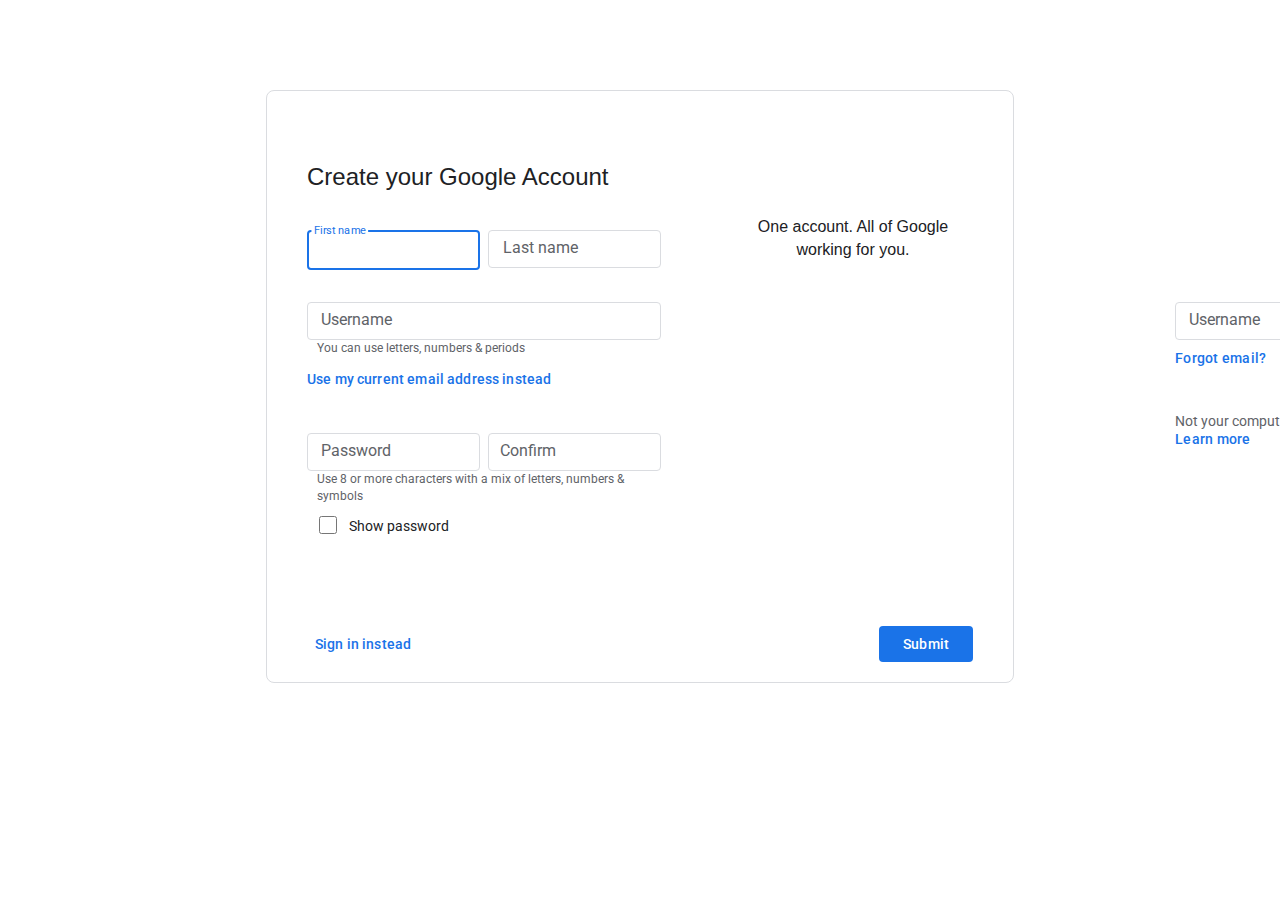
==== index.html @ bbd09b94 "bug fixed" ====
<!DOCTYPE html>
<html lang="en">

<head>
  <meta charset="UTF-8" />
  <meta http-equiv="X-UA-Compatible" content="IE=edge" />
  <meta name="viewport" content="width=device-width, initial-scale=1.0" />
  <link rel="stylesheet" href="./style.css" />
  <title>Create your Google Account</title>
</head>

<body>
  <div class="padding">
    <section class="main-frame">
      <div class="navigation">

      </div>
      <div class="google-logo-image">
        <img src="./image/google-logo.png" alt="" />
      </div>
      <div class="main-title">
        <p>Create your Google Account</p>
      </div>
      <div class="subtitle">
        <p></p>
      </div>
      <div class="frame">
        <div class="wrapper-all flex">
          <section class="signup">
            <div class="container flex">
              <div class="signup-left-part">
                <form action="" class="signup-form" method="post">
                  <div class="name-take flex">
                    <div class="transaction-relative">
                      <input type="text" class="f-name" autofocus onfocusout="checkfuntion(this)" />
                      <span class="form-transaction">First name</span>
                    </div>
                    <div class="transaction-relative">
                      <input type="text" class="l-name" onfocusout="checkfuntion(this)" />
                      <span class="form-transaction">Last name</span>
                    </div>
                  </div>
                  <div class="empty-field-alart empty-field-alart-1 hidden">
                    <p>Enter first name and surname</p>
                  </div>
                  <div class="empty-field-alart empty-field-alart-2 hidden">
                    <p>Enter first name</p>
                  </div>
                  <div class="empty-field-alart empty-field-alart-3 hidden">
                    <p>Enter last name</p>
                  </div>
                  <div class="mail-wrapper-div">
                    <div class="transaction-relative">
                      <input type="text" class="mail" onfocusout="checkfuntion(this)" />
                      <span class="form-transaction">Username</span>
                    </div>
                  </div>
                  <div class="mail-rule">
                    <p>You can use letters, numbers & periods</p>
                  </div>
                  <div class="empty-field-alart empty-field-alart-4 hidden">
                    <p>Choose a Gmail address</p>
                  </div>
                  <div class="empty-field-alart empty-field-alart-5 hidden">
                    <p>That username is taken. Try another.</p>
                  </div>
                  <button class="use-current-address">
                    <p>Use my current email address instead</p>
                  </button>
                  <div class="password-take flex">
                    <div class="transaction-relative">
                      <input type="password" class="password" onfocusout="checkfuntion(this)" />
                      <span class="form-transaction">Password</span>
                    </div>

                    <div class="transaction-relative">
                      <input type="password" class="confirm-password" onfocusout="checkfuntion(this)" />
                      <span class="form-transaction">Confirm</span>
                    </div>
                  </div>
                  <div class="password-rule">
                    <p>
                      Use 8 or more characters with a mix of letters, numbers &
                      symbols
                    </p>
                  </div>
                  <div class="empty-field-alart empty-field-alart-6 hidden">
                    <p>Enter a password</p>
                  </div>
                  <div class="empty-field-alart empty-field-alart-7 hidden">
                    <p>Use 8 characters or more for your password</p>
                  </div>
                  <div class="empty-field-alart empty-field-alart-8 hidden">
                    <p>Confirm your password</p>
                  </div>
                  <div class="empty-field-alart empty-field-alart-9 hidden">
                    <p>Those passwords didn’t match. Try again.</p>
                  </div>
                  <div class="show-pass-div flex">
                    <div class="checkbox-effect">
                      <input type="checkbox" name="" class="checkbox-show-pass" onclick="password_visibility(this)" />
                    </div>
                    <div class="show-password-title">
                      <p>Show password</p>
                    </div>
                  </div>
                </form>
              </div>
              <div class="signup-right-part">
                <img src="./image/account.svg" alt="" />
                <div class="signup-quotes">
                  <p>One account. All of Google working for you.</p>
                </div>
              </div>
            </div>
          </section>

          <section>
            <div class="container-2">
              <form action="sign-in-password.html" class="signup-form" method="post">
                <div class="mail-wrapper-div">
                  <div class="transaction-relative">
                    <input type="text" class="mail-check" onfocusout="checkfuntion(this)" />
                    <span class="form-transaction">Username</span>
                  </div>
                </div>
                <div class="empty-field-alart empty-field-alart-20 hidden">
                  <p>Couldn't find your Google Account</p>
                </div>
                <div class="empty-field-alart empty-field-alart-21 hidden">
                  <p>Enter an email or phone number</p>
                </div>
                <div class="forget">
                  <a href="#">Forgot email?</a>
                </div>
                <div class="not-your-computer">
                  <p>Not your computer? Use a Private Window to sign in.</p>
                </div>
                <a href="">
                  <div class="learn-more">
                    <a href="#">Learn more</a>
                  </div>
                </a>

              </form>
            </div>
          </section>

          <section>
            <div class="container-2">
              <form action="welcome-page.html" class="signup-form" method="post">
                <div class="mail-wrapper-div">
                  <div class="transaction-relative">
                    <input type="password" class="pass-check" onfocusout="checkfuntion(this)" />
                    <span class="form-transaction">Enter your password</span>
                  </div>
                </div>
                <div class="empty-field-alart empty-field-alart-30 hidden">
                  <p>Wrong password. Try again or click Forgot password to reset it.</p>
                </div>
                <div class="empty-field-alart empty-field-alart-31 hidden">
                  <p>Enter a password</p>
                </div>
                <div class="show-pass-div flex">
                  <div class="checkbox-effect">
                    <input type="checkbox" name="" class="checkbox-show-pass" onclick="password_visibility2(this)" />
                  </div>
                  <div class="show-password-title">
                    <p>Show password</p>
                  </div>
                </div>
              </form>
            </div>
          </section>

        </div>
      </div>
      <div class="submit-wrapper flex">
        <div class="sign-in-tag" onclick="slider1()">
          <p>Sign in instead</p>
        </div>
        <button class="submit-btn" type="submit" onclick="return validation()">Submit</button>
      </div>
    </section>
    <section class="welcome hidden">
      <div>
        <P>welcome to Google</P>
      </div>
    </section>

  </div>
  <script src="./script.js"></script>
</body>

</html>
---- style.css ----
@import url('https://fonts.googleapis.com/css2?family=Roboto:wght@100;300;400;500;700;900&display=swap');

* {
    padding: 0;
    margin: 0;
    box-sizing: border-box;
    list-style: none;
    text-decoration: none;
    font-family: sans-serif;
}

button {
    background: none;
    border: none;
}

input {
    font-size: 14px;
    line-height: 24px;
    padding: 6px 8px;
    width: 100%;
    border-radius: 4px;
    background-color: transparent;
    outline: none;
    border: 1px solid #dadce0;
}

.checkbox-effect{
    border-radius: 50%;
    padding: 11px 12px 9px 12px; 
}

.checkbox-effect:hover{
    background-color: #ececec;
    transition: all ease-out .3s;
}

.check-box-hover-color:hover{
    background-color: #c7cbff;
}

.padding{
    padding-top: 10vh;
}
.container {
    min-width: 668px;
    margin: auto;
    /* padding: 0 40px; */
}

.container-2 {
    flex-direction: column;
    align-items: center;
    min-width: 400px;
    border-radius: 8px;
    margin: auto;
    padding: 48px 0px 36px;
}

form{
    min-width: 300px;
}

.signup-wrapper-2{
    min-width: 665px;
}

.signup-main-wrapper,
.sign-in-email,
.sign-in-pass{
    padding-top: 10vh;

}

.signup-main-wrapper .container{
        padding: 48px 40px 36px;
}

.signup-main-wrapper .signup-wrapper {
    justify-content: space-between;
    gap: 48px;
    /* overflow: hidden; */
}

.flex {
    display: flex;
    transition: all ease .5s;
}

.signup-left-part {
    width: 354px;
}

.google-logo-image{
    padding-top: 20px;
    padding-bottom: 30px;
    position: relative;
}

.google-logo-image img {
    width: 75px;
    position: absolute;
    /* top: 50%;
    left: 50%;
    transform: translate(-50%, -50%);
    transition: all ease 4s; */
}

.main-title {
    padding-top: 20px;
    padding-bottom: 30px;
    position: relative;
}

.main-title>p {
    font-family: "Google Sans", "Noto Sans Myanmar UI", arial, sans-serif;
    font-size: 24px;
    font-weight: 400;
    line-height: 1.3333;
    color: #202124;
    word-break: break-word;
    position: absolute;
}

.signup-form {
    display: inline-block;
    font-size: 14px;
    width: 100%;
    padding-top: 24px;
}

.signup-right-part {
    max-width: 244px;
}

.name-take {
    justify-content: space-between;
    gap: 8px;
}

.mail-wrapper-div {
    padding-top: 24px;
}

.mail-rule>p,
.password-rule>p {
    font-family: Roboto;
    font-size: 12px;
    font-weight: 400;
    line-height: 1.4286;
    color: #5f6368;
    padding-left: 10px;
}

.use-current-address {
    padding: 14px 0;
}

.use-current-address>p,
.sign-in-tag>p {
    font-family: "Google Sans", Roboto, Arial, sans-serif;
    font-size: 0.875rem;
    letter-spacing: .0107142857em;
    font-weight: 500;
    text-transform: none;
    color: #1a73e8;
}

.password-take {
    justify-content: space-between;
    gap: 8px;
    padding-top: 24px;
}

.show-pass-div {
    align-items: center;
}

.show-pass-div input {
    width: 18px;
    height: 18px;
}

.show-password-title>p {
    font-family: roboto, "Noto Sans Myanmar UI", arial, sans-serif;
    font-size: 14px;
    color: #202124;
    line-height: 1.4286;
}

.submit-wrapper {
    justify-content: space-between;
    padding-top: 80px;
    padding-bottom:20px;
    align-items: center;
}

.submit-btn {
    font-family: "Google Sans", Roboto, Arial, sans-serif;
    font-size: .875rem;
    letter-spacing: .0107142857em;
    font-weight: 500;
    text-transform: none;
    border-radius: 4px;
    color: #fff;
    padding: 10px 24px;
    background-color: #1a73e8;
}

.signup-right-part .signup-quotes{
    color: #202124;
    font-family: roboto,"Noto Sans Myanmar UI",arial,sans-serif;
    font-size: 16px;
    font-weight: 300;
    text-align: center;
    line-height: 1.4286;
}

.transaction-relative{
    position: relative;
    padding-top: 8px;
    flex: 1;
}

.form-transaction{
    position: absolute;
    left: 2px;
    top: 0;
    background-color: white;
}

.transaction-relative>span{
   pointer-events: none;
   font-family: Roboto,RobotoDraft,Helvetica,Arial,sans-serif;;
   color: #5f6368;
   font-size: 16px;
   font-weight: 400;
   padding: 0 3px;
}

.transaction-relative>input:focus{
    /* border-color: #1a73e8; */
    border: 2px solid #1a73e8;
}

.transaction-relative>input:not(:focus)+span{
    transform: translate(12%, 86%) scale(100%);
    transition-duration: .15s;
}

.transaction-relative>input:focus+span{
    transform: translate(-12%, -8%) scale(70%);
    transition-duration: .15s;
    color: #1a73e8;
    background-color: #fff;
}

.input-filled{
    transform: translate(-12%, -8%) scale(70%) !important;
}

/* validation classes */
.border-red{
    border-color: #ff0000;
}

.visible{
    display: block ! important;
}

.hidden{
    display: none;
}

.empty-field-alart>p{
    font-family: roboto,"Noto Sans Myanmar UI",arial,sans-serif;
    font-size: 12px;
    color: #d93025;
    line-height: 1.4286;
    padding-top: 5px;
}

.empty-field-alart>p:before {
    content: "";
    background: url(./image/alert-icon.png) no-repeat;
    background-size: 18px;
    background-position: left;
    padding: 12px;
}


.sign-in-email{
    padding: 15vh;
}

.welcome{
    width: 90%;
    height: 100vh;
    margin: auto;
    /* background-color: red; */
    background: url(./image/google-logo-2.svg) no-repeat center;
    background-size:contain;
}

.welcome img{
    /* height: 100vh; */
}

/* Sign-in email page */
.sign-in-email input,
.sign-in-pass input{
color: #202124;
font-size: 16px;
height: 28px;
padding: 20px 15px;
}

.subtitle{
    padding-top: 7px;
    /* position: relative; */
}

.sign-in-email .transaction-relative>input:not(:focus)+span,
.sign-in-pass .transaction-relative>input:not(:focus)+span{
    transform: translate(12%, 95%) scale(100%);
    transition-duration: .15s;
    background-color: transparent;
}

.forget{
    padding-top: 10px;
    padding-bottom: 45px;
}

.forget a,
.learn-more a{
font-family: roboto,"Noto Sans Myanmar UI",arial,sans-serif;
color: #1a73e8;
display: inline-block;
font-weight: 500;
letter-spacing: .25px;
font-size: 14px;
}

.not-your-computer p{
    font-family: roboto,"Noto Sans Myanmar UI",arial,sans-serif;
    color: #5f6368;
    font-size: 14px;
    line-height: 1.4286;
}

.submit-wrapper>div{
    padding: 8px;
    border-radius: 10px;
    transition: all ease-in .15s;
}

.submit-wrapper>div:hover{
    background-color: #eaf3ff;
}

.sign-in-email .submit-wrapper,
.sign-in-pass .submit-wrapper{
    padding-top: 50px;
}

.center-trasition{
    transform: translate(center);
    transition: all ease 1s;
}
.center-trasition-2{
    transform: translate(20%);
    transition: all ease 1s;
}


/* XXXXXXXXXXXXXXXXXXXXXXXXXXXXXXXXXXXXXXXXXXXXXXXXXXXXXXXXXXXXXXXXXXXXXXXXXXXXXXXXXXXXXXXXXXXXXXXXXXXXXXXXXXXXXXXXXXXXXXXXXXXXXXXXXXXXXXXXXXXXXXXXXXXXXXXXXXXXXXXXXXXXXXXXX */

.main-frame{
    border-radius: 8px;
    border: 1px solid #dadce0;
    max-width: 748px;
    margin: auto;
    /* overflow: hidden; */
    padding: 0 40px;
}
.frame{
    position: relative;
}

.wrapper-all{
    gap: 200px;
}

.center-stick{
    position: absolute;
    left: 50%;
    transform: translateX(-50%) scalex(1.6);
}

.scale{
    transform: scalex(.6);
    transition: all ease .5s;
}

/* .slide{
    transform: translate(-170%);
} */


.scale-static{
    transform: translate(-176.5%) scalex(1.6);
}

.scale-static-2{
    transform: translate(-321.5%) scalex(1.6);
}

.scale-static-3{
    transform: translate(390%) scalex(1.6);
}

.scale-static-4{
    transform: translate(-50%) scalex(1.6);
}

.scale-static-5{
    transform: translate(58%) scalex(1.6);
}


.signup .container{
    justify-content: space-between;    
    /* padding: 0 40px; */
}



/* XXXXXXXXXXXXXXXXXXXXXXXXXXXXXXXXXXXXXXXXXXXXXXXXXXXXXXXXXXXXXXXXXXXXXXXXXXXXXXXXXXXXXXXXXXXXXXXXXXXXXXXXXXXXXXXXXXXXXXXXXXXXXXXXXXXXXXXXXXXXXXXXXXXXXXXXXXXXXXXXXXXXXXXXX */












/* //////////////////////////////////////////////////////////////////////////////////////////////////// */
@media only screen and (max-width: 901px) {
   .signup-right-part{
    display: none;
   }

   .signup-main-wrapper .signup-wrapper {
        flex-direction: column;
   }


.signup-left-part {
    width: 100%;
    transition: all ease .5s;
}

}

@media only screen and (max-width: 601px) {
    .name-take,
    .password-take {
        flex-direction: column;
    }

    .signup-main-wrapper {
        padding: 15vh 5vh;
    }

    .sign-in-email{
        padding: 15vh 0;
    }

    .container-2{
        max-width: 100%;
        transition: all ease .2s;
    }
}
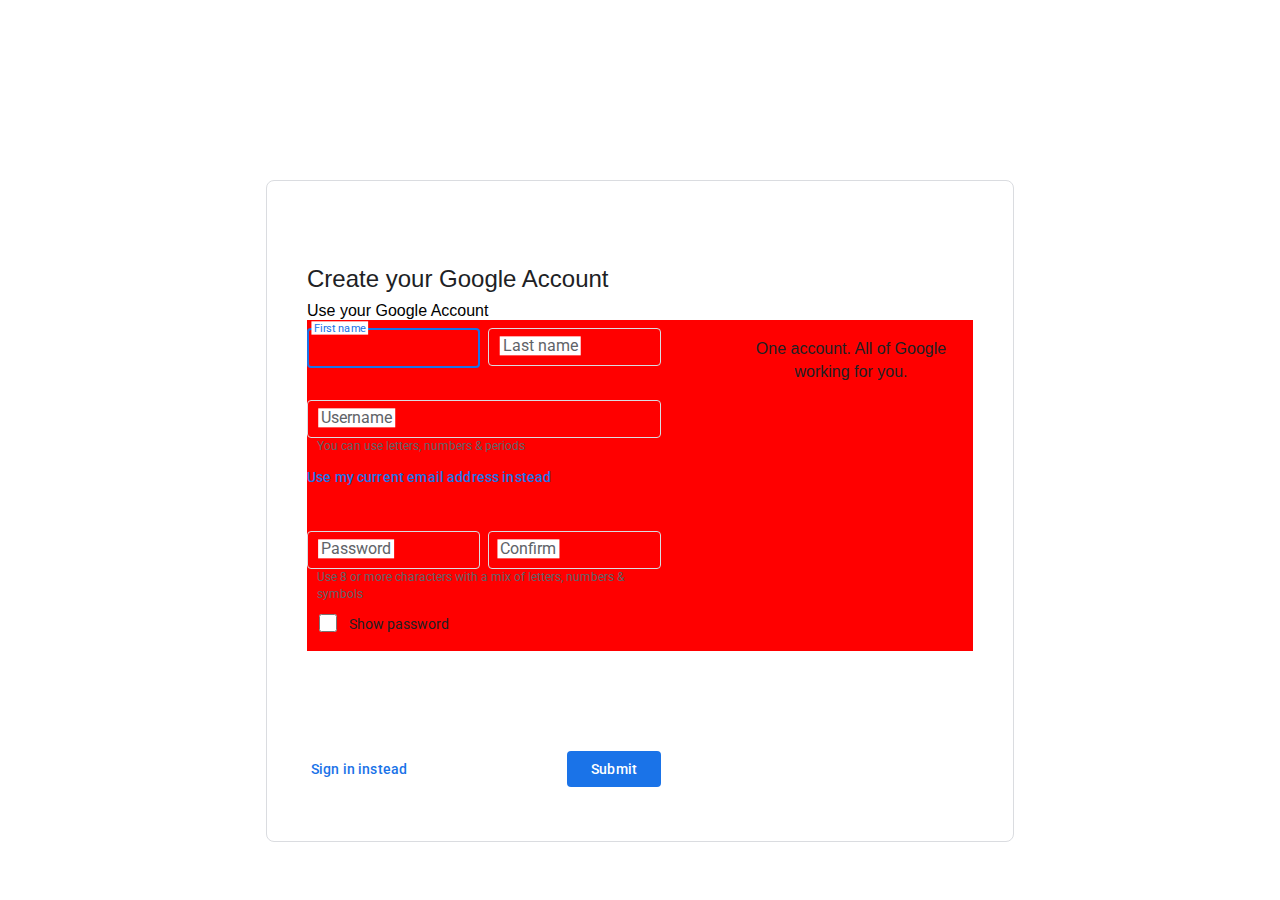
==== commit ccd9c3a1: "bug fix" ====
--- a/index.html
+++ b/index.html
@@ -1,195 +1,179 @@
 <!DOCTYPE html>
 <html lang="en">
-
 <head>
-  <meta charset="UTF-8" />
-  <meta http-equiv="X-UA-Compatible" content="IE=edge" />
-  <meta name="viewport" content="width=device-width, initial-scale=1.0" />
-  <link rel="stylesheet" href="./style.css" />
+  <meta charset="UTF-8">
+  <meta http-equiv="X-UA-Compatible" content="IE=edge">
+  <meta name="viewport" content="width=device-width, initial-scale=1.0">
+  <link rel="stylesheet" href="./style.css">
   <title>Create your Google Account</title>
 </head>
+<body>
 
-<body>
-  <div class="padding">
-    <section class="main-frame">
-      <div class="navigation">
-
-      </div>
-      <div class="google-logo-image">
-        <img src="./image/google-logo.png" alt="" />
-      </div>
-      <div class="main-title">
-        <p>Create your Google Account</p>
-      </div>
-      <div class="subtitle">
-        <p></p>
+  <section class="frame-box">
+    <div class="content-wrapper">
+      <div class="frame-above">
+        <div class="google-logo-image">
+          <img src="./image/google-logo.png" alt="" />
+        </div>
+        <div class="main-title">
+          <p class="title-signup">Create your Google Account</p>
+          <p class="title-signin-email hidden">Sign in</p>
+          <p class="title-signin-pass hidden">Welcome</p>
+        </div>
+        <div class="subtitle">
+          <p>Use your Google Account</p>
+          <p class="user-name"></p>
+        </div>
       </div>
       <div class="frame">
-        <div class="wrapper-all flex">
-          <section class="signup">
-            <div class="container flex">
-              <div class="signup-left-part">
-                <form action="" class="signup-form" method="post">
-                  <div class="name-take flex">
-                    <div class="transaction-relative">
-                      <input type="text" class="f-name" autofocus onfocusout="checkfuntion(this)" />
-                      <span class="form-transaction">First name</span>
-                    </div>
-                    <div class="transaction-relative">
-                      <input type="text" class="l-name" onfocusout="checkfuntion(this)" />
-                      <span class="form-transaction">Last name</span>
-                    </div>
-                  </div>
-                  <div class="empty-field-alart empty-field-alart-1 hidden">
-                    <p>Enter first name and surname</p>
-                  </div>
-                  <div class="empty-field-alart empty-field-alart-2 hidden">
-                    <p>Enter first name</p>
-                  </div>
-                  <div class="empty-field-alart empty-field-alart-3 hidden">
-                    <p>Enter last name</p>
-                  </div>
-                  <div class="mail-wrapper-div">
-                    <div class="transaction-relative">
-                      <input type="text" class="mail" onfocusout="checkfuntion(this)" />
-                      <span class="form-transaction">Username</span>
-                    </div>
-                  </div>
-                  <div class="mail-rule">
-                    <p>You can use letters, numbers & periods</p>
-                  </div>
-                  <div class="empty-field-alart empty-field-alart-4 hidden">
-                    <p>Choose a Gmail address</p>
-                  </div>
-                  <div class="empty-field-alart empty-field-alart-5 hidden">
-                    <p>That username is taken. Try another.</p>
-                  </div>
-                  <button class="use-current-address">
-                    <p>Use my current email address instead</p>
-                  </button>
-                  <div class="password-take flex">
-                    <div class="transaction-relative">
-                      <input type="password" class="password" onfocusout="checkfuntion(this)" />
-                      <span class="form-transaction">Password</span>
-                    </div>
+<section class="section-wrapper flex">
+    
+<!-- signup Segemnt -->
 
-                    <div class="transaction-relative">
-                      <input type="password" class="confirm-password" onfocusout="checkfuntion(this)" />
-                      <span class="form-transaction">Confirm</span>
-                    </div>
-                  </div>
-                  <div class="password-rule">
-                    <p>
-                      Use 8 or more characters with a mix of letters, numbers &
-                      symbols
-                    </p>
-                  </div>
-                  <div class="empty-field-alart empty-field-alart-6 hidden">
-                    <p>Enter a password</p>
-                  </div>
-                  <div class="empty-field-alart empty-field-alart-7 hidden">
-                    <p>Use 8 characters or more for your password</p>
-                  </div>
-                  <div class="empty-field-alart empty-field-alart-8 hidden">
-                    <p>Confirm your password</p>
-                  </div>
-                  <div class="empty-field-alart empty-field-alart-9 hidden">
-                    <p>Those passwords didn’t match. Try again.</p>
-                  </div>
-                  <div class="show-pass-div flex">
-                    <div class="checkbox-effect">
-                      <input type="checkbox" name="" class="checkbox-show-pass" onclick="password_visibility(this)" />
-                    </div>
-                    <div class="show-password-title">
-                      <p>Show password</p>
-                    </div>
-                  </div>
-                </form>
-              </div>
-              <div class="signup-right-part">
-                <img src="./image/account.svg" alt="" />
-                <div class="signup-quotes">
-                  <p>One account. All of Google working for you.</p>
-                </div>
-              </div>
-            </div>
-          </section>
-
-          <section>
-            <div class="container-2">
-              <form action="sign-in-password.html" class="signup-form" method="post">
-                <div class="mail-wrapper-div">
-                  <div class="transaction-relative">
-                    <input type="text" class="mail-check" onfocusout="checkfuntion(this)" />
-                    <span class="form-transaction">Username</span>
-                  </div>
-                </div>
-                <div class="empty-field-alart empty-field-alart-20 hidden">
-                  <p>Couldn't find your Google Account</p>
-                </div>
-                <div class="empty-field-alart empty-field-alart-21 hidden">
-                  <p>Enter an email or phone number</p>
-                </div>
-                <div class="forget">
-                  <a href="#">Forgot email?</a>
-                </div>
-                <div class="not-your-computer">
-                  <p>Not your computer? Use a Private Window to sign in.</p>
-                </div>
-                <a href="">
-                  <div class="learn-more">
-                    <a href="#">Learn more</a>
-                  </div>
-                </a>
-
-              </form>
-            </div>
-          </section>
-
-          <section>
-            <div class="container-2">
-              <form action="welcome-page.html" class="signup-form" method="post">
-                <div class="mail-wrapper-div">
-                  <div class="transaction-relative">
-                    <input type="password" class="pass-check" onfocusout="checkfuntion(this)" />
-                    <span class="form-transaction">Enter your password</span>
-                  </div>
-                </div>
-                <div class="empty-field-alart empty-field-alart-30 hidden">
-                  <p>Wrong password. Try again or click Forgot password to reset it.</p>
-                </div>
-                <div class="empty-field-alart empty-field-alart-31 hidden">
-                  <p>Enter a password</p>
-                </div>
-                <div class="show-pass-div flex">
-                  <div class="checkbox-effect">
-                    <input type="checkbox" name="" class="checkbox-show-pass" onclick="password_visibility2(this)" />
-                  </div>
-                  <div class="show-password-title">
-                    <p>Show password</p>
-                  </div>
-                </div>
-              </form>
-            </div>
-          </section>
-
+<div class="signup-wrapper flex">
+  <div class="signup-left-part">
+    <form action="./signup-page.html" class="signup-form"  method="post">
+      <div class="name-take flex">
+        <div class="transaction-relative">
+          <input type="text" class="f-name" autofocus onfocusout="checkfuntion(this)"/>
+          <span class="form-transaction">First name</span>
+        </div>
+        <div class="transaction-relative">
+          <input type="text" class="l-name" onfocusout="checkfuntion(this)"/>
+          <span class="form-transaction">Last name</span>
         </div>
       </div>
-      <div class="submit-wrapper flex">
-        <div class="sign-in-tag" onclick="slider1()">
-          <p>Sign in instead</p>
+      <div class="empty-field-alart empty-field-alart-1 hidden"><p>Enter first name and surname</p></div>
+      <div class="empty-field-alart empty-field-alart-2 hidden"><p>Enter first name</p></div>
+      <div class="empty-field-alart empty-field-alart-3 hidden"><p>Enter last name</p></div>
+      <div class="mail-wrapper-div">
+        <div class="transaction-relative">
+        <input type="text" class="mail" onfocusout="checkfuntion(this)"/>
+        <span class="form-transaction">Username</span>
+    </div>
+      </div>
+      <div class="mail-rule">
+        <p>You can use letters, numbers & periods</p>
+      </div>
+      <div class="empty-field-alart empty-field-alart-4 hidden"><p>Choose a Gmail address</p></div>
+      <div class="empty-field-alart empty-field-alart-5 hidden"><p>That username is taken. Try another.</p></div>
+      <button class="use-current-address">
+        <p>Use my current email address instead</p> 
+      </button>
+      <div class="password-take flex">
+        <div class="transaction-relative">
+          <input type="password" class="password" onfocusout="checkfuntion(this)"/>
+          <span class="form-transaction">Password</span>
+        </div>
+
+        <div class="transaction-relative">
+          <input type="password" class="confirm-password" onfocusout="checkfuntion(this)"/>
+          <span class="form-transaction">Confirm</span>
+        </div>
+      </div>
+      <div class="password-rule">
+        <p>
+          Use 8 or more characters with a mix of letters, numbers &
+          symbols
+        </p>
+      </div>
+      <div class="empty-field-alart empty-field-alart-6 hidden"><p>Enter a password</p></div>
+      <div class="empty-field-alart empty-field-alart-7 hidden"><p>Use 8 characters or more for your password</p></div>
+      <div class="empty-field-alart empty-field-alart-8 hidden"><p>Confirm your password</p></div>
+      <div class="empty-field-alart empty-field-alart-9 hidden"><p>Those passwords didn’t match. Try again.</p></div>
+      <div class="show-pass-div flex">
+        <div class="checkbox-effect">
+            <input type="checkbox" name="" class="checkbox-show-pass" onclick="password_visibility(this)"/>
+        </div>
+        <div class="show-password-title"><p>Show password</p></div>
+      </div>
+
+      <!-- <div class="submit-wrapper flex">
+        <div>
+          <a href="./sign-in-email.html" class="sign-in-tag"><p>Sign in instead</p></a>
         </div>
         <button class="submit-btn" type="submit" onclick="return validation()">Submit</button>
+      </div> -->
+    </form>
+  </div>
+  <div class="signup-right-part">
+    <img src="./image/account.svg" alt="" />
+    <div class="signup-quotes">
+      <p>One account. All of Google working for you.</p>
+    </div>
+  </div>
+</div>
+
+<!-- Sign in mail Segemnt -->
+
+<form action="sign-in-password.html" class="signin-form" method="post">
+  <div class="mail-wrapper-div">
+    <div class="transaction-relative">
+      <input
+        type="text"
+        class="mail-check"
+        onfocusout="checkfuntion(this)"
+      />
+      <span class="form-transaction">Username</span>
+    </div>
+  </div>
+  <div class="empty-field-alart empty-field-alart-20 hidden">
+    <p>Couldn't find your Google Account</p>
+  </div>
+  <div class="empty-field-alart empty-field-alart-21 hidden">
+    <p>Enter an email or phone number</p>
+  </div>
+  <div class="forget">
+    <a href="#">Forgot email?</a>
+  </div>
+  <div class="not-your-computer">
+    <p>Not your computer? Use a Private Window to sign in.</p>
+  </div>
+  <a href="">
+    <div class="learn-more">
+      <a href="#">Learn more</a>
+    </div>
+  </a>
+
+</form>
+
+
+<!-- Sign in pasword Segemnt -->
+
+<form action="welcome-page.html" class="signin-form"  method="post">
+  <div class="mail-wrapper-div">
+    <div class="transaction-relative">
+      <input type="password" class="pass-check" onfocusout="checkfuntion(this)"/>
+      <span class="form-transaction">Enter your password</span>
+    </div>
+  </div>
+  <div class="empty-field-alart empty-field-alart-30 hidden">
+    <p>Wrong password. Try again or click Forgot password to reset it.</p>
+  </div>
+  <div class="empty-field-alart empty-field-alart-31 hidden">
+    <p>Enter a password</p>
+  </div>
+  <div class="show-pass-div flex">
+    <div class="checkbox-effect">
+        <input type="checkbox" name="" class="checkbox-show-pass" onclick="password_visibility2(this)"/>
+    </div>
+    <div class="show-password-title"><p>Show password</p></div>
+  </div>
+
+</form>
+
+</section>
       </div>
-    </section>
-    <section class="welcome hidden">
-      <div>
-        <P>welcome to Google</P>
+      <div class="button-wrapper max-width-left flex">
+        <div class="signin-signup" onclick="signin_signup()">
+          <p class="sign-in-tag">Sign in instead</p>
+        </div>
+        <button class="submit-btn" type="submit" onclick="return submitButton()">Submit</button>
       </div>
-    </section>
+    </div>
+  </section>
 
-  </div>
+
   <script src="./script.js"></script>
 </body>
-
 </html>--- a/style.css
+++ b/style.css
@@ -39,30 +39,22 @@
     background-color: #c7cbff;
 }
 
-.padding{
-    padding-top: 10vh;
-}
+
 .container {
-    min-width: 668px;
+    max-width: 748px;
+    border: 1px solid #dadce0;
+    border-radius: 8px;
     margin: auto;
-    /* padding: 0 40px; */
 }
 
 .container-2 {
     flex-direction: column;
     align-items: center;
-    min-width: 400px;
+    max-width: 448px;
+    border: 1px solid #dadce0;
     border-radius: 8px;
     margin: auto;
-    padding: 48px 0px 36px;
-}
-
-form{
-    min-width: 300px;
-}
-
-.signup-wrapper-2{
-    min-width: 665px;
+    padding: 48px 40px 36px;
 }
 
 .signup-main-wrapper,
@@ -79,37 +71,22 @@
 .signup-main-wrapper .signup-wrapper {
     justify-content: space-between;
     gap: 48px;
-    /* overflow: hidden; */
 }
 
 .flex {
     display: flex;
-    transition: all ease .5s;
 }
 
 .signup-left-part {
     width: 354px;
 }
 
-.google-logo-image{
-    padding-top: 20px;
-    padding-bottom: 30px;
-    position: relative;
-}
-
 .google-logo-image img {
     width: 75px;
-    position: absolute;
-    /* top: 50%;
-    left: 50%;
-    transform: translate(-50%, -50%);
-    transition: all ease 4s; */
 }
 
 .main-title {
-    padding-top: 20px;
-    padding-bottom: 30px;
-    position: relative;
+    padding-top: 16px;
 }
 
 .main-title>p {
@@ -119,14 +96,12 @@
     line-height: 1.3333;
     color: #202124;
     word-break: break-word;
-    position: absolute;
 }
 
 .signup-form {
     display: inline-block;
     font-size: 14px;
     width: 100%;
-    padding-top: 24px;
 }
 
 .signup-right-part {
@@ -157,13 +132,14 @@
 }
 
 .use-current-address>p,
-.sign-in-tag>p {
+.sign-in-tag {
     font-family: "Google Sans", Roboto, Arial, sans-serif;
     font-size: 0.875rem;
     letter-spacing: .0107142857em;
     font-weight: 500;
     text-transform: none;
     color: #1a73e8;
+    transition: all ease .5s;
 }
 
 .password-take {
@@ -188,11 +164,11 @@
     line-height: 1.4286;
 }
 
-.submit-wrapper {
+.button-wrapper {
     justify-content: space-between;
-    padding-top: 80px;
-    padding-bottom:20px;
+    padding: 100px 0 6px 0;
     align-items: center;
+    max-width: 354px;
 }
 
 .submit-btn {
@@ -317,7 +293,6 @@
 
 .subtitle{
     padding-top: 7px;
-    /* position: relative; */
 }
 
 .sign-in-email .transaction-relative>input:not(:focus)+span,
@@ -364,92 +339,80 @@
     padding-top: 50px;
 }
 
-.center-trasition{
-    transform: translate(center);
-    transition: all ease 1s;
-}
-.center-trasition-2{
-    transform: translate(20%);
-    transition: all ease 1s;
-}
-
-
-/* XXXXXXXXXXXXXXXXXXXXXXXXXXXXXXXXXXXXXXXXXXXXXXXXXXXXXXXXXXXXXXXXXXXXXXXXXXXXXXXXXXXXXXXXXXXXXXXXXXXXXXXXXXXXXXXXXXXXXXXXXXXXXXXXXXXXXXXXXXXXXXXXXXXXXXXXXXXXXXXXXXXXXXXXX */
-
-.main-frame{
+
+
+/* /X////////////////////////////////////////////////////////////////////////////////////////////////////////////////////////////////////////////////////////////////// */
+
+.section-wrapper{
+    gap: 200px;
+    position: absolute;
+    transition: all ease .5s;
+}
+
+.signup-wrapper{
+    min-width: 666px;
+    justify-content: space-between;
+}
+
+.frame-box{
+    padding: 48px 40px;
+    max-width: 748px;
+    border: 1px solid #dadce0;
     border-radius: 8px;
-    border: 1px solid #dadce0;
-    max-width: 748px;
     margin: auto;
-    /* overflow: hidden; */
-    padding: 0 40px;
+    margin-top: 20vh;
+    transition: all ease .5s;
+    overflow: hidden;
+}
+
+.scale-small{
+transform: scaleX(0.6);
+padding: 48px 66px;
+}
+
+.transition-left-first{
+    transform:translateX(-843px) scaleX(1.67);
+}
+
+.transition-left-second{
+    transform:translateX(-1791.5px) scaleX(1.67);
+}
+
+.transition-google-logo{
+    transform:translateX(145px);
+}
+
+
+.google-logo-image img{
+    transition: all ease .5s;
 }
 .frame{
+    background-color: red;
+    padding-bottom: 331px;
     position: relative;
 }
 
-.wrapper-all{
-    gap: 200px;
-}
-
-.center-stick{
-    position: absolute;
-    left: 50%;
-    transform: translateX(-50%) scalex(1.6);
-}
-
-.scale{
-    transform: scalex(.6);
-    transition: all ease .5s;
-}
-
-/* .slide{
-    transform: translate(-170%);
-} */
-
-
-.scale-static{
-    transform: translate(-176.5%) scalex(1.6);
-}
-
-.scale-static-2{
-    transform: translate(-321.5%) scalex(1.6);
-}
-
-.scale-static-3{
-    transform: translate(390%) scalex(1.6);
-}
-
-.scale-static-4{
-    transform: translate(-50%) scalex(1.6);
-}
-
-.scale-static-5{
-    transform: translate(58%) scalex(1.6);
-}
-
-
-.signup .container{
-    justify-content: space-between;    
-    /* padding: 0 40px; */
-}
-
-
-
-/* XXXXXXXXXXXXXXXXXXXXXXXXXXXXXXXXXXXXXXXXXXXXXXXXXXXXXXXXXXXXXXXXXXXXXXXXXXXXXXXXXXXXXXXXXXXXXXXXXXXXXXXXXXXXXXXXXXXXXXXXXXXXXXXXXXXXXXXXXXXXXXXXXXXXXXXXXXXXXXXXXXXXXXXXX */
-
-
-
-
-
-
-
-
-
-
-
-
-/* //////////////////////////////////////////////////////////////////////////////////////////////////// */
+.signin-form{
+    min-width: 368px;
+}
+
+.button-wrapper-fix{
+    transform-origin: 0% 50%;
+    transform: scaleX(1.74);
+}
+
+.signin-signup{
+    padding: 4px;
+    border-radius: 4px;
+}
+
+.signin-signup:hover{
+    cursor: pointer;
+    background-color:#eaebff;
+}
+
+/* /////////////////////////////////////////////////////////////////////////////////////////////////////////////////////////////////////////////////////////////////// */
+
 @media only screen and (max-width: 901px) {
    .signup-right-part{
     display: none;
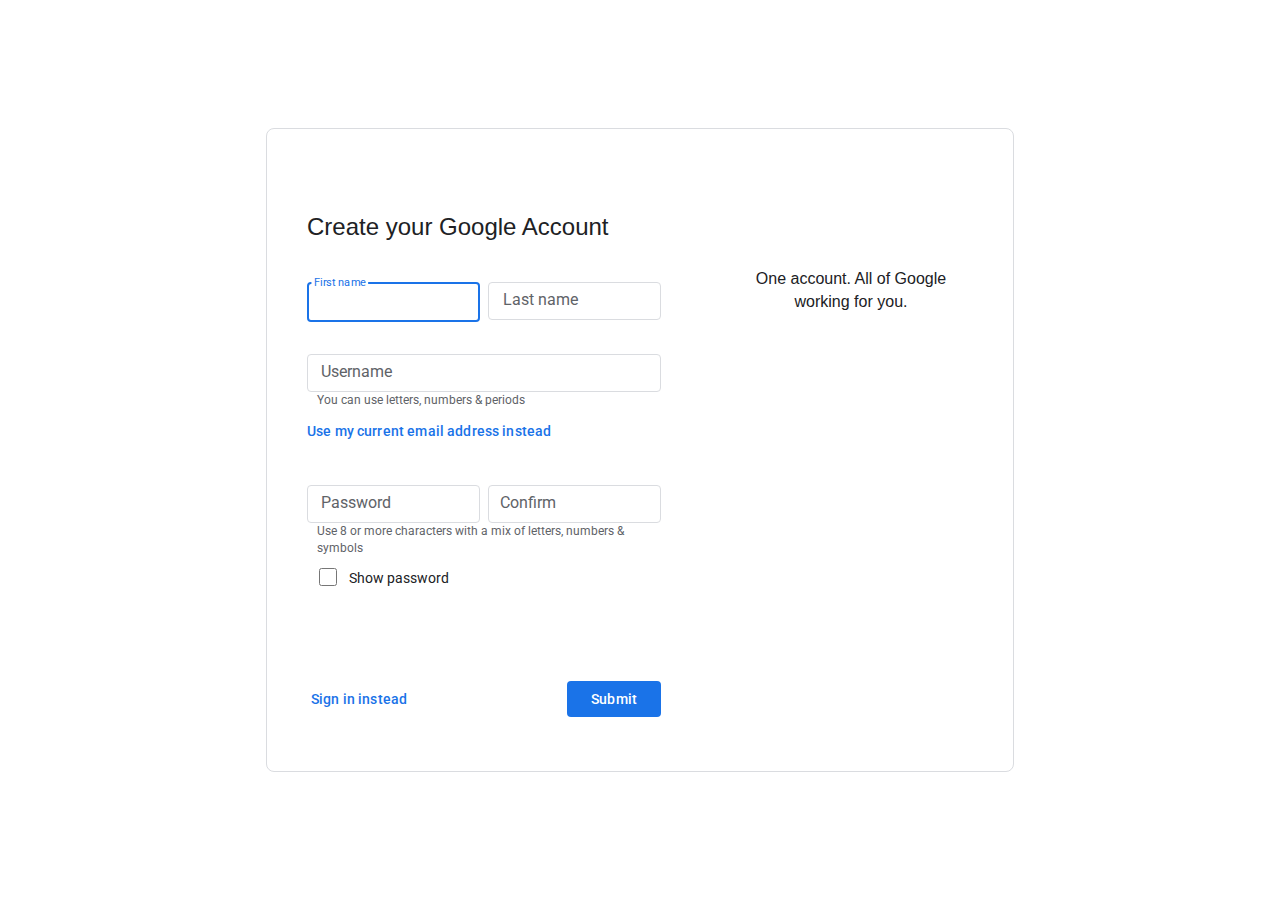
==== commit 9f3f1863: "all function added" ====
--- a/index.html
+++ b/index.html
@@ -1,5 +1,6 @@
 <!DOCTYPE html>
 <html lang="en">
+
 <head>
   <meta charset="UTF-8">
   <meta http-equiv="X-UA-Compatible" content="IE=edge">
@@ -7,8 +8,9 @@
   <link rel="stylesheet" href="./style.css">
   <title>Create your Google Account</title>
 </head>
+
 <body>
-
+<div class="for-center flex">
   <section class="frame-box">
     <div class="content-wrapper">
       <div class="frame-above">
@@ -21,159 +23,184 @@
           <p class="title-signin-pass hidden">Welcome</p>
         </div>
         <div class="subtitle">
-          <p>Use your Google Account</p>
-          <p class="user-name"></p>
-        </div>
+          <p class="sub horizontel-center-subtitle hidden">Use your Google Account</p>
+          <p class="user-name horizontel-center-subtitle hidden"></p>
+        </div>
+        <div class="create-successful hidden">
+          <p>Account Created Successfully!</p>
+        </div>
+
       </div>
       <div class="frame">
-<section class="section-wrapper flex">
-    
-<!-- signup Segemnt -->
-
-<div class="signup-wrapper flex">
-  <div class="signup-left-part">
-    <form action="./signup-page.html" class="signup-form"  method="post">
-      <div class="name-take flex">
-        <div class="transaction-relative">
-          <input type="text" class="f-name" autofocus onfocusout="checkfuntion(this)"/>
-          <span class="form-transaction">First name</span>
-        </div>
-        <div class="transaction-relative">
-          <input type="text" class="l-name" onfocusout="checkfuntion(this)"/>
-          <span class="form-transaction">Last name</span>
-        </div>
-      </div>
-      <div class="empty-field-alart empty-field-alart-1 hidden"><p>Enter first name and surname</p></div>
-      <div class="empty-field-alart empty-field-alart-2 hidden"><p>Enter first name</p></div>
-      <div class="empty-field-alart empty-field-alart-3 hidden"><p>Enter last name</p></div>
-      <div class="mail-wrapper-div">
-        <div class="transaction-relative">
-        <input type="text" class="mail" onfocusout="checkfuntion(this)"/>
-        <span class="form-transaction">Username</span>
-    </div>
-      </div>
-      <div class="mail-rule">
-        <p>You can use letters, numbers & periods</p>
-      </div>
-      <div class="empty-field-alart empty-field-alart-4 hidden"><p>Choose a Gmail address</p></div>
-      <div class="empty-field-alart empty-field-alart-5 hidden"><p>That username is taken. Try another.</p></div>
-      <button class="use-current-address">
-        <p>Use my current email address instead</p> 
-      </button>
-      <div class="password-take flex">
-        <div class="transaction-relative">
-          <input type="password" class="password" onfocusout="checkfuntion(this)"/>
-          <span class="form-transaction">Password</span>
-        </div>
-
-        <div class="transaction-relative">
-          <input type="password" class="confirm-password" onfocusout="checkfuntion(this)"/>
-          <span class="form-transaction">Confirm</span>
-        </div>
-      </div>
-      <div class="password-rule">
-        <p>
-          Use 8 or more characters with a mix of letters, numbers &
-          symbols
-        </p>
-      </div>
-      <div class="empty-field-alart empty-field-alart-6 hidden"><p>Enter a password</p></div>
-      <div class="empty-field-alart empty-field-alart-7 hidden"><p>Use 8 characters or more for your password</p></div>
-      <div class="empty-field-alart empty-field-alart-8 hidden"><p>Confirm your password</p></div>
-      <div class="empty-field-alart empty-field-alart-9 hidden"><p>Those passwords didn’t match. Try again.</p></div>
-      <div class="show-pass-div flex">
-        <div class="checkbox-effect">
-            <input type="checkbox" name="" class="checkbox-show-pass" onclick="password_visibility(this)"/>
-        </div>
-        <div class="show-password-title"><p>Show password</p></div>
-      </div>
-
-      <!-- <div class="submit-wrapper flex">
-        <div>
-          <a href="./sign-in-email.html" class="sign-in-tag"><p>Sign in instead</p></a>
-        </div>
-        <button class="submit-btn" type="submit" onclick="return validation()">Submit</button>
-      </div> -->
-    </form>
-  </div>
-  <div class="signup-right-part">
-    <img src="./image/account.svg" alt="" />
-    <div class="signup-quotes">
-      <p>One account. All of Google working for you.</p>
-    </div>
-  </div>
-</div>
-
-<!-- Sign in mail Segemnt -->
-
-<form action="sign-in-password.html" class="signin-form" method="post">
-  <div class="mail-wrapper-div">
-    <div class="transaction-relative">
-      <input
-        type="text"
-        class="mail-check"
-        onfocusout="checkfuntion(this)"
-      />
-      <span class="form-transaction">Username</span>
-    </div>
-  </div>
-  <div class="empty-field-alart empty-field-alart-20 hidden">
-    <p>Couldn't find your Google Account</p>
-  </div>
-  <div class="empty-field-alart empty-field-alart-21 hidden">
-    <p>Enter an email or phone number</p>
-  </div>
-  <div class="forget">
-    <a href="#">Forgot email?</a>
-  </div>
-  <div class="not-your-computer">
-    <p>Not your computer? Use a Private Window to sign in.</p>
-  </div>
-  <a href="">
-    <div class="learn-more">
-      <a href="#">Learn more</a>
-    </div>
-  </a>
-
-</form>
-
-
-<!-- Sign in pasword Segemnt -->
-
-<form action="welcome-page.html" class="signin-form"  method="post">
-  <div class="mail-wrapper-div">
-    <div class="transaction-relative">
-      <input type="password" class="pass-check" onfocusout="checkfuntion(this)"/>
-      <span class="form-transaction">Enter your password</span>
-    </div>
-  </div>
-  <div class="empty-field-alart empty-field-alart-30 hidden">
-    <p>Wrong password. Try again or click Forgot password to reset it.</p>
-  </div>
-  <div class="empty-field-alart empty-field-alart-31 hidden">
-    <p>Enter a password</p>
-  </div>
-  <div class="show-pass-div flex">
-    <div class="checkbox-effect">
-        <input type="checkbox" name="" class="checkbox-show-pass" onclick="password_visibility2(this)"/>
-    </div>
-    <div class="show-password-title"><p>Show password</p></div>
-  </div>
-
-</form>
-
-</section>
+        <section class="section-wrapper flex">
+
+          <!-- signup Segemnt -->
+
+          <div class="signup-wrapper flex">
+            <div class="signup-left-part">
+              <form action="" class="signup-form" method="post">
+                <div class="name-take flex">
+                  <div class="transaction-relative">
+                    <input type="text" class="f-name" autofocus onfocusout="checkfuntion(this)" />
+                    <span class="form-transaction">First name</span>
+                  </div>
+                  <div class="transaction-relative">
+                    <input type="text" class="l-name" onfocusout="checkfuntion(this)" />
+                    <span class="form-transaction">Last name</span>
+                  </div>
+                </div>
+                <div class="empty-field-alart empty-field-alart-name-both-empty hidden">
+                  <p>Enter first name and surname</p>
+                </div>
+                <div class="empty-field-alart empty-field-alert-firstname-empty hidden">
+                  <p>Enter first name</p>
+                </div>
+                <div class="empty-field-alart field-alert-lastname-empty hidden">
+                  <p>Enter last name</p>
+                </div>
+                <div class="mail-wrapper-div">
+                  <div class="transaction-relative">
+                    <input type="text" class="mail" onfocusout="checkfuntion(this)" />
+                    <span class="form-transaction">Username</span>
+                  </div>
+                </div>
+                <div class="mail-rule">
+                  <p>You can use letters, numbers & periods</p>
+                </div>
+                <div class="empty-field-alart field-alert-mail-empty hidden">
+                  <p>Choose a Gmail address</p>
+                </div>
+                <div class="empty-field-alart field-alert-mail-taken hidden">
+                  <p>That username is taken. Try another.</p>
+                </div>
+                <div class="empty-field-alart field-alert-mail-invalidFormat hidden">
+                  <p>Invalid gmail format</p>
+                </div>
+                <button class="use-current-address">
+                  <p>Use my current email address instead</p>
+                </button>
+                <div class="password-take flex">
+                  <div class="transaction-relative">
+                    <input type="password" class="password" onfocusout="checkfuntion(this)" />
+                    <span class="form-transaction">Password</span>
+                  </div>
+
+                  <div class="transaction-relative">
+                    <input type="password" class="confirm-password" onfocusout="checkfuntion(this)" />
+                    <span class="form-transaction">Confirm</span>
+                  </div>
+                </div>
+                <div class="password-rule">
+                  <p>
+                    Use 8 or more characters with a mix of letters, numbers &
+                    symbols
+                  </p>
+                </div>
+                <div class="empty-field-alart field-alert-pass-empty hidden">
+                  <p>Enter a password</p>
+                </div>
+                <div class="empty-field-alart field-alert-pass-lesser hidden">
+                  <p>Use 8 characters or more for your password</p>
+                </div>
+                <div class="empty-field-alart field-alert-confirmPass-empty hidden">
+                  <p>Confirm your password</p>
+                </div>
+                <div class="empty-field-alart field-alert-confirmPass-notMatch hidden">
+                  <p>Those passwords didn’t match. Try again.</p>
+                </div>
+                <div class="show-pass-div flex">
+                  <div class="checkbox-effect">
+                    <input type="checkbox" name="" class="checkbox-show-pass" onclick="password_visibility(this)" />
+                  </div>
+                  <div class="show-password-title">
+                    <p>Show password</p>
+                  </div>
+                </div>
+              </form>
+            </div>
+            <div class="signup-right-part">
+              <img src="./image/account.svg" alt="" />
+              <div class="signup-quotes">
+                <p>One account. All of Google working for you.</p>
+              </div>
+            </div>
+          </div>
+
+          <!-- Sign in mail Segemnt -->
+
+          <form action="" class="signin-form" method="post">
+            <div class="mail-wrapper-div">
+              <div class="transaction-relative">
+                <input type="text" class="mail-check" onfocusout="checkfuntion(this)" />
+                <span class="form-transaction">Username</span>
+              </div>
+            </div>
+            <div class="empty-field-alart field-alert-acc-notFound hidden">
+              <p>Couldn't find your Google Account</p>
+            </div>
+            <div class="empty-field-alart field-alert-mailField-empty hidden">
+              <p>Enter an email or phone number</p>
+            </div>
+            <div class="forget">
+              <a href="#">Forgot email?</a>
+            </div>
+            <div class="not-your-computer">
+              <p>Not your computer? Use a Private Window to sign in.</p>
+            </div>
+            <div class="learn-more">
+              <a href="#">Learn more</a>
+            </div>
+
+          </form>
+
+          <!-- Sign in password Segemnt -->
+
+          <form action="" class="signin-form" method="post">
+            <div class="mail-wrapper-div">
+              <div class="transaction-relative">
+                <input type="password" class="pass-check" onfocusout="checkfuntion(this)" />
+                <span class="form-transaction">Enter your password</span>
+              </div>
+            </div>
+            <div class="empty-field-alart field-alert-wrongPass hidden">
+              <p>Wrong password. Try again or click Forgot password to reset it.</p>
+            </div>
+            <div class="empty-field-alart field-alert-passCheck-empty hidden">
+              <p>Enter a password</p>
+            </div>
+            <div class="show-pass-div flex">
+              <div class="checkbox-effect">
+                <input type="checkbox" name="" class="checkbox-show-pass" onclick="password_visibility(this)" />
+              </div>
+              <div class="show-password-title">
+                <p>Show password</p>
+              </div>
+            </div>
+
+          </form>
+
+        </section>
       </div>
       <div class="button-wrapper max-width-left flex">
-        <div class="signin-signup" onclick="signin_signup()">
-          <p class="sign-in-tag">Sign in instead</p>
+        <div class="signin-signup">
+          <p class="sign-in-tag tag-signin-instead" onclick="signin_signup()">Sign in instead</p>
+          <p class="sign-in-tag  tag-create-account hidden" onclick="signin_signup()">Create account</p>
+          <p class="sign-in-tag tag-forgot-password hidden">Forgot password?</p>
         </div>
         <button class="submit-btn" type="submit" onclick="return submitButton()">Submit</button>
       </div>
     </div>
   </section>
-
+</div>
+
+  <!-- Welcome page -->
+  <section class="welcome">
+    <div>
+      <P>welcome to Google!</P>
+    </div>
+  </section>
 
   <script src="./script.js"></script>
 </body>
+
 </html>--- a/style.css
+++ b/style.css
@@ -25,47 +25,35 @@
     border: 1px solid #dadce0;
 }
 
-.checkbox-effect{
+.for-center{
+    height: 100vh;
+    align-items: center;
+    justify-content: center;
+}
+
+.checkbox-effect {
     border-radius: 50%;
-    padding: 11px 12px 9px 12px; 
-}
-
-.checkbox-effect:hover{
+    padding: 11px 12px 9px 12px;
+}
+
+.checkbox-effect:hover {
     background-color: #ececec;
     transition: all ease-out .3s;
 }
 
-.check-box-hover-color:hover{
+.check-box-hover-color:hover {
     background-color: #c7cbff;
-}
-
-
-.container {
-    max-width: 748px;
-    border: 1px solid #dadce0;
-    border-radius: 8px;
-    margin: auto;
-}
-
-.container-2 {
-    flex-direction: column;
-    align-items: center;
-    max-width: 448px;
-    border: 1px solid #dadce0;
-    border-radius: 8px;
-    margin: auto;
-    padding: 48px 40px 36px;
 }
 
 .signup-main-wrapper,
 .sign-in-email,
-.sign-in-pass{
+.sign-in-pass {
     padding-top: 10vh;
 
 }
 
-.signup-main-wrapper .container{
-        padding: 48px 40px 36px;
+.signup-main-wrapper .container {
+    padding: 48px 40px 36px;
 }
 
 .signup-main-wrapper .signup-wrapper {
@@ -87,6 +75,7 @@
 
 .main-title {
     padding-top: 16px;
+    position: relative;
 }
 
 .main-title>p {
@@ -96,6 +85,7 @@
     line-height: 1.3333;
     color: #202124;
     word-break: break-word;
+    transition: all ease .5s;
 }
 
 .signup-form {
@@ -111,6 +101,7 @@
 .name-take {
     justify-content: space-between;
     gap: 8px;
+    padding-top: 24px;
 }
 
 .mail-wrapper-div {
@@ -183,73 +174,72 @@
     background-color: #1a73e8;
 }
 
-.signup-right-part .signup-quotes{
+.signup-right-part .signup-quotes {
     color: #202124;
-    font-family: roboto,"Noto Sans Myanmar UI",arial,sans-serif;
+    font-family: roboto, "Noto Sans Myanmar UI", arial, sans-serif;
     font-size: 16px;
     font-weight: 300;
     text-align: center;
     line-height: 1.4286;
 }
 
-.transaction-relative{
+.transaction-relative {
     position: relative;
     padding-top: 8px;
     flex: 1;
 }
 
-.form-transaction{
+.form-transaction {
     position: absolute;
     left: 2px;
     top: 0;
     background-color: white;
 }
 
-.transaction-relative>span{
-   pointer-events: none;
-   font-family: Roboto,RobotoDraft,Helvetica,Arial,sans-serif;;
-   color: #5f6368;
-   font-size: 16px;
-   font-weight: 400;
-   padding: 0 3px;
-}
-
-.transaction-relative>input:focus{
-    /* border-color: #1a73e8; */
+.transaction-relative>span {
+    pointer-events: none;
+    font-family: Roboto, RobotoDraft, Helvetica, Arial, sans-serif;
+    color: #5f6368;
+    font-size: 16px;
+    font-weight: 400;
+    padding: 0 3px;
+}
+
+.transaction-relative>input:focus {
     border: 2px solid #1a73e8;
 }
 
-.transaction-relative>input:not(:focus)+span{
+.transaction-relative>input:not(:focus)+span {
     transform: translate(12%, 86%) scale(100%);
     transition-duration: .15s;
 }
 
-.transaction-relative>input:focus+span{
+.transaction-relative>input:focus+span {
     transform: translate(-12%, -8%) scale(70%);
     transition-duration: .15s;
     color: #1a73e8;
     background-color: #fff;
 }
 
-.input-filled{
+.input-filled {
     transform: translate(-12%, -8%) scale(70%) !important;
 }
 
 /* validation classes */
-.border-red{
+.border-red {
     border-color: #ff0000;
 }
 
-.visible{
+.visible {
     display: block ! important;
 }
 
-.hidden{
+.hidden {
     display: none;
 }
 
-.empty-field-alart>p{
-    font-family: roboto,"Noto Sans Myanmar UI",arial,sans-serif;
+.empty-field-alart>p {
+    font-family: roboto, "Noto Sans Myanmar UI", arial, sans-serif;
     font-size: 12px;
     color: #d93025;
     line-height: 1.4286;
@@ -264,173 +254,190 @@
     padding: 12px;
 }
 
-
-.sign-in-email{
+.sign-in-email {
     padding: 15vh;
 }
 
-.welcome{
+.welcome {
     width: 90%;
     height: 100vh;
     margin: auto;
-    /* background-color: red; */
     background: url(./image/google-logo-2.svg) no-repeat center;
-    background-size:contain;
-}
-
-.welcome img{
-    /* height: 100vh; */
+    background-size: contain;
 }
 
 /* Sign-in email page */
 .sign-in-email input,
-.sign-in-pass input{
-color: #202124;
-font-size: 16px;
-height: 28px;
-padding: 20px 15px;
-}
-
-.subtitle{
+.sign-in-pass input {
+    color: #202124;
+    font-size: 16px;
+    height: 28px;
+    padding: 20px 15px;
+}
+
+.subtitle {
     padding-top: 7px;
+    position: relative;
 }
 
 .sign-in-email .transaction-relative>input:not(:focus)+span,
-.sign-in-pass .transaction-relative>input:not(:focus)+span{
+.sign-in-pass .transaction-relative>input:not(:focus)+span {
     transform: translate(12%, 95%) scale(100%);
     transition-duration: .15s;
     background-color: transparent;
 }
 
-.forget{
+.forget {
     padding-top: 10px;
     padding-bottom: 45px;
 }
 
 .forget a,
-.learn-more a{
-font-family: roboto,"Noto Sans Myanmar UI",arial,sans-serif;
-color: #1a73e8;
-display: inline-block;
-font-weight: 500;
-letter-spacing: .25px;
-font-size: 14px;
-}
-
-.not-your-computer p{
-    font-family: roboto,"Noto Sans Myanmar UI",arial,sans-serif;
+.learn-more a {
+    font-family: roboto, "Noto Sans Myanmar UI", arial, sans-serif;
+    color: #1a73e8;
+    display: inline-block;
+    font-weight: 500;
+    letter-spacing: .25px;
+    font-size: 14px;
+}
+
+.not-your-computer p {
+    font-family: roboto, "Noto Sans Myanmar UI", arial, sans-serif;
     color: #5f6368;
     font-size: 14px;
     line-height: 1.4286;
 }
 
-.submit-wrapper>div{
+.submit-wrapper>div {
     padding: 8px;
     border-radius: 10px;
     transition: all ease-in .15s;
 }
 
-.submit-wrapper>div:hover{
+.submit-wrapper>div:hover {
     background-color: #eaf3ff;
 }
 
 .sign-in-email .submit-wrapper,
-.sign-in-pass .submit-wrapper{
+.sign-in-pass .submit-wrapper {
     padding-top: 50px;
 }
 
-
-
-/* /X////////////////////////////////////////////////////////////////////////////////////////////////////////////////////////////////////////////////////////////////// */
-
-.section-wrapper{
+.section-wrapper {
     gap: 200px;
     position: absolute;
     transition: all ease .5s;
 }
 
-.signup-wrapper{
+.signup-wrapper {
     min-width: 666px;
     justify-content: space-between;
 }
 
-.frame-box{
+.frame-box {
     padding: 48px 40px;
     max-width: 748px;
+    width: 748px;
     border: 1px solid #dadce0;
     border-radius: 8px;
     margin: auto;
-    margin-top: 20vh;
     transition: all ease .5s;
     overflow: hidden;
 }
 
-.scale-small{
-transform: scaleX(0.6);
-padding: 48px 66px;
-}
-
-.transition-left-first{
-    transform:translateX(-843px) scaleX(1.67);
-}
-
-.transition-left-second{
-    transform:translateX(-1791.5px) scaleX(1.67);
-}
-
-.transition-google-logo{
-    transform:translateX(145px);
-}
-
-
-.google-logo-image img{
+.scale-small {
+    transform: scaleX(0.6);
+    padding: 48px 66px;
+}
+
+.transition-left-first {
+    transform: translateX(-843px) scaleX(1.67);
+}
+
+.transition-left-second {
+    transform: translateX(-1791.5px) scaleX(1.67);
+}
+
+.transition-google-logo {
+    transform: translateX(146.5px);
+}
+
+
+.google-logo-image img {
     transition: all ease .5s;
 }
-.frame{
-    background-color: red;
+
+.frame {
     padding-bottom: 331px;
     position: relative;
 }
 
-.signin-form{
+.signin-form {
     min-width: 368px;
 }
 
-.button-wrapper-fix{
+.button-wrapper-fix {
     transform-origin: 0% 50%;
     transform: scaleX(1.74);
 }
 
-.signin-signup{
+.signin-signup {
     padding: 4px;
     border-radius: 4px;
 }
 
-.signin-signup:hover{
+.signin-signup:hover {
     cursor: pointer;
-    background-color:#eaebff;
-}
-
-/* /////////////////////////////////////////////////////////////////////////////////////////////////////////////////////////////////////////////////////////////////// */
-
+    background-color: #eaebff;
+}
+
+.create-successful {
+    background-color: #b4ffa1;
+    position: absolute;
+    left: 80px;
+}
+
+.horizontel-center {
+    position: absolute;
+    left: 26.5%;
+    transform: translateX(-26.5%);
+}
+
+.horizontel-center-subtitle {
+    position: absolute;
+    left: 30%;
+    transform: translateX(-49%);
+}
+
+.min-height {
+    min-height: 45px;
+}
+
+.padding-top-zero {
+    padding-top: 0 !important;
+}
+
+
+/* Media queries */
 @media only screen and (max-width: 901px) {
-   .signup-right-part{
-    display: none;
-   }
-
-   .signup-main-wrapper .signup-wrapper {
+    .signup-right-part {
+        display: none;
+    }
+
+    .signup-main-wrapper .signup-wrapper {
         flex-direction: column;
-   }
-
-
-.signup-left-part {
-    width: 100%;
-    transition: all ease .5s;
-}
+    }
+
+    .signup-left-part {
+        width: 100%;
+        transition: all ease .5s;
+    }
 
 }
 
 @media only screen and (max-width: 601px) {
+
     .name-take,
     .password-take {
         flex-direction: column;
@@ -440,12 +447,8 @@
         padding: 15vh 5vh;
     }
 
-    .sign-in-email{
+    .sign-in-email {
         padding: 15vh 0;
     }
 
-    .container-2{
-        max-width: 100%;
-        transition: all ease .2s;
-    }
-}
+}